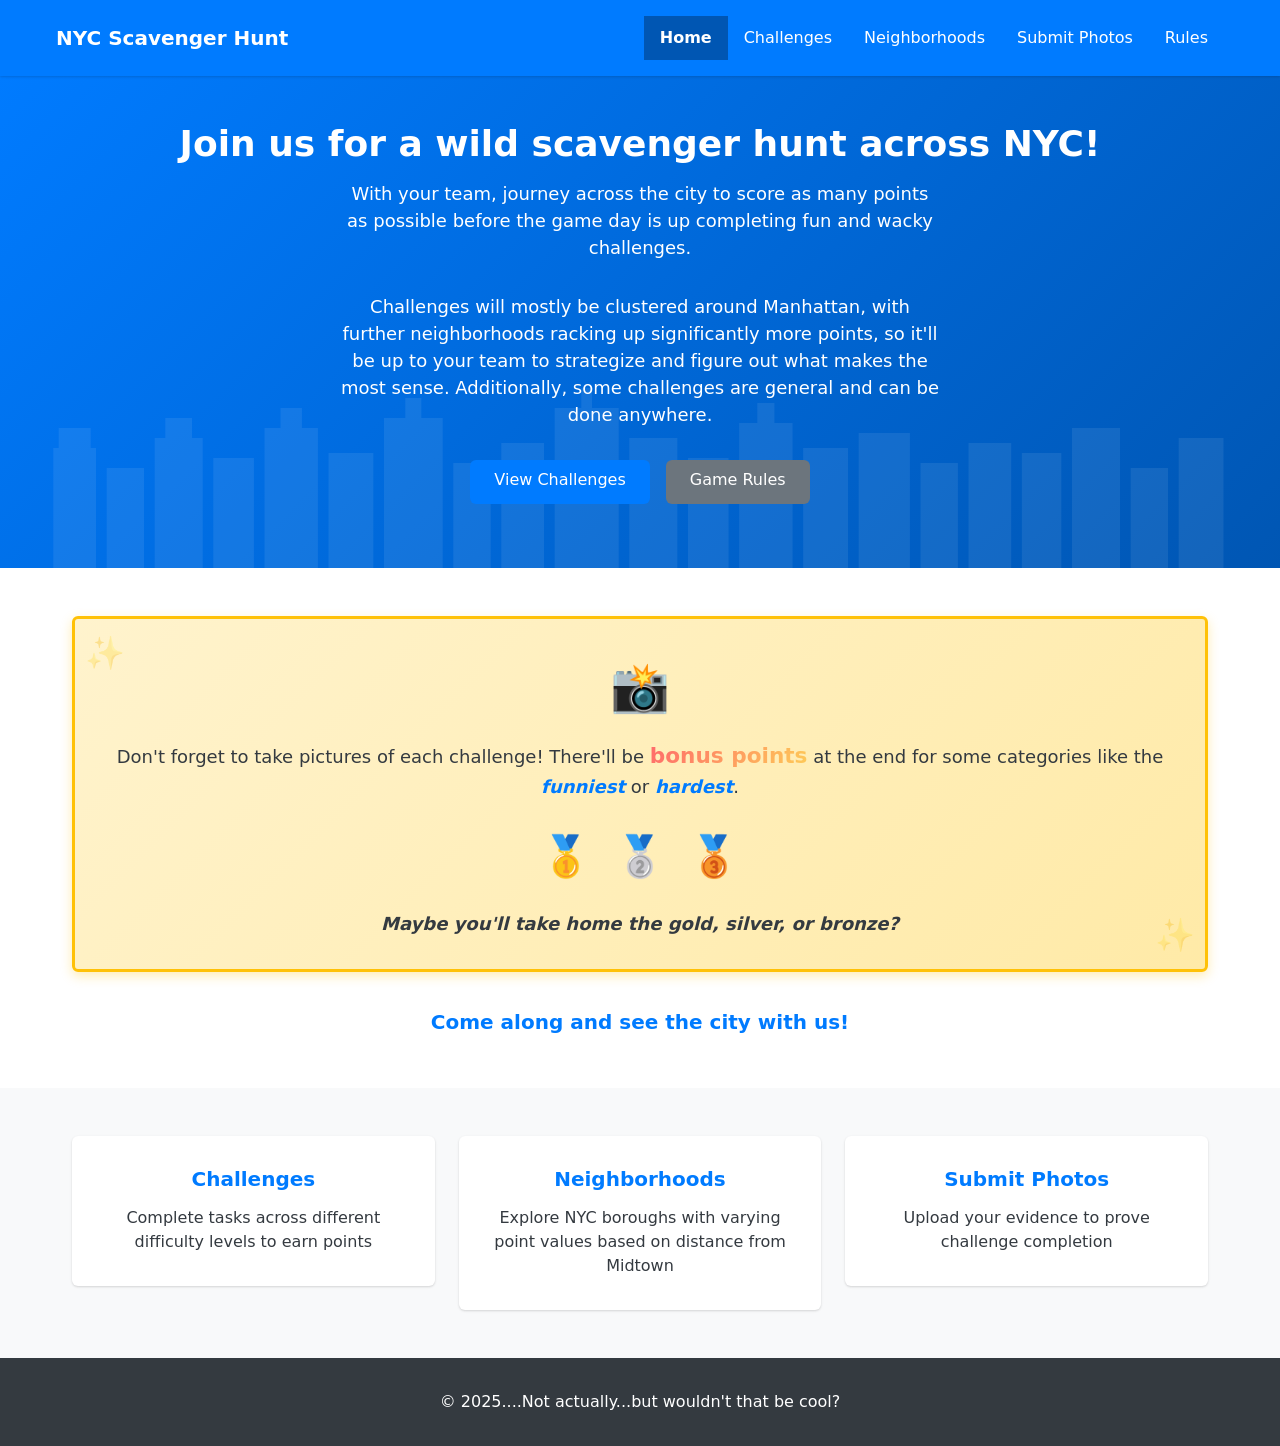
==== index.html @ 800d5404 "Initial Website Concept" ====
<!DOCTYPE html>
<html lang="en">

<head>
    <meta charset="UTF-8">
    <meta name="viewport" content="width=device-width, initial-scale=1.0">
    <meta name="description" content="NYC Scavenger Hunt - Explore the five boroughs and complete challenges">
    <title>NYC Scavenger Hunt</title>
    <link rel="stylesheet" href="css/reset.css">
    <link rel="stylesheet" href="css/main.css">
</head>

<body>
    <header>
        <nav class="main-nav">
            <div class="nav-container">
                <h1 class="logo">NYC Scavenger Hunt</h1>
                <button class="nav-toggle" aria-label="Toggle navigation">
                    <span class="hamburger"></span>
                </button>
                <ul class="nav-menu">
                    <li><a href="index.html" class="nav-link active">Home</a></li>
                    <li><a href="pages/challenges.html" class="nav-link">Challenges</a></li>
                    <li><a href="pages/neighborhoods.html" class="nav-link">Neighborhoods</a></li>
                    <li><a href="pages/submission.html" class="nav-link">Submit Photos</a></li>
                    <li><a href="pages/rules.html" class="nav-link">Rules</a></li>
                </ul>
            </div>
        </nav>
    </header>

    <main>
        <section class="hero">
            <div class="container">
                <h2>Join us for a wild scavenger hunt across NYC!</h2>
                <p>With your team, journey across the city to score as many points as possible before the game day is up
                    completing fun and wacky challenges. </p>
                <p> Challenges will mostly be clustered around Manhattan, with further neighborhoods racking up
                    significantly more points, so it'll be up to your team to strategize and figure out what makes the
                    most sense. Additionally, some challenges are general and can be done anywhere.</p>
                <div class="cta-buttons">
                    <a href="pages/challenges.html" class="btn btn-primary">View Challenges</a>
                    <a href="pages/rules.html" class="btn btn-secondary">Game Rules</a>
                </div>
            </div>
        </section>

        <section class="game-description">
            <div class="container">
                <div class="bonus-callout">
                    <div class="camera-icon">📸</div>
                    <p class="bonus-text">Don't forget to take pictures of each challenge! There'll be <span class="highlight-text">bonus points</span> at the end for some categories like the <em>funniest</em> or <em>hardest</em>.</p>
                    <div class="medals">
                        <span class="medal gold">🥇</span>
                        <span class="medal silver">🥈</span>
                        <span class="medal bronze">🥉</span>
                    </div>
                    <p class="tagline">Maybe you'll take home the gold, silver, or bronze?</p>
                </div>
                <div class="description-content">
                    <p><strong>Come along and see the city with us!</strong></p>
                </div>
            </div>
        </section>

        <section class="quick-info">
            <div class="container">
                <div class="info-grid">
                    <a href="pages/challenges.html" class="info-card-link">
                        <div class="info-card">
                            <h3>Challenges</h3>
                            <p>Complete tasks across different difficulty levels to earn points</p>
                        </div>
                    </a>
                    <a href="pages/neighborhoods.html" class="info-card-link">
                        <div class="info-card">
                            <h3>Neighborhoods</h3>
                            <p>Explore NYC boroughs with varying point values based on distance from Midtown</p>
                        </div>
                    </a>
                    <a href="pages/submission.html" class="info-card-link">
                        <div class="info-card">
                            <h3>Submit Photos</h3>
                            <p>Upload your evidence to prove challenge completion</p>
                        </div>
                    </a>
                </div>
            </div>
        </section>
    </main>

    <footer>
        <div class="container">
            <p>&copy; 2025....Not actually...but wouldn't that be cool?</p>
        </div>
    </footer>

    <script src="js/nav.js"></script>
</body>

</html>
---- css/main.css ----
/* Mobile-first responsive CSS framework */

/* CSS Custom Properties (Variables) */
:root {
    /* Colors */
    --primary-color: #007bff;
    --primary-dark: #0056b3;
    --secondary-color: #6c757d;
    --success-color: #28a745;
    --warning-color: #ffc107;
    --danger-color: #dc3545;
    --light-color: #f8f9fa;
    --dark-color: #343a40;
    --white: #ffffff;
    --black: #000000;
    
    /* Typography */
    --font-size-xs: 0.75rem;
    --font-size-sm: 0.875rem;
    --font-size-base: 1rem;
    --font-size-lg: 1.125rem;
    --font-size-xl: 1.25rem;
    --font-size-2xl: 1.5rem;
    --font-size-3xl: 1.875rem;
    --font-size-4xl: 2.25rem;
    
    /* Spacing */
    --spacing-xs: 0.25rem;
    --spacing-sm: 0.5rem;
    --spacing-md: 1rem;
    --spacing-lg: 1.5rem;
    --spacing-xl: 2rem;
    --spacing-2xl: 3rem;
    
    /* Layout */
    --container-max-width: 1200px;
    --border-radius: 0.375rem;
    --box-shadow: 0 1px 3px 0 rgba(0, 0, 0, 0.1), 0 1px 2px 0 rgba(0, 0, 0, 0.06);
    --transition: all 0.2s ease-in-out;
    
    /* Touch targets */
    --touch-target: 44px;
}

/* Base styles */
body {
    font-size: var(--font-size-base);
    color: var(--dark-color);
    background-color: var(--white);
}

/* Container utility */
.container {
    width: 100%;
    max-width: var(--container-max-width);
    margin: 0 auto;
    padding: 0 var(--spacing-md);
}

/* Navigation styles */
.main-nav {
    background-color: var(--primary-color);
    color: var(--white);
    position: sticky;
    top: 0;
    z-index: 100;
    box-shadow: var(--box-shadow);
}

.nav-container {
    display: flex;
    justify-content: space-between;
    align-items: center;
    padding: var(--spacing-md);
    max-width: var(--container-max-width);
    margin: 0 auto;
}

.logo {
    font-size: var(--font-size-xl);
    font-weight: bold;
    color: var(--white);
}

.nav-toggle {
    display: block;
    background: none;
    border: none;
    color: var(--white);
    font-size: var(--font-size-xl);
    cursor: pointer;
    padding: var(--spacing-sm);
    min-width: var(--touch-target);
    min-height: var(--touch-target);
}

.hamburger {
    display: block;
    width: 25px;
    height: 3px;
    background-color: var(--white);
    position: relative;
    transition: var(--transition);
}

.hamburger::before,
.hamburger::after {
    content: '';
    position: absolute;
    width: 100%;
    height: 3px;
    background-color: var(--white);
    transition: var(--transition);
}

.hamburger::before {
    top: -8px;
}

.hamburger::after {
    top: 8px;
}

.nav-menu {
    position: absolute;
    top: 100%;
    left: 0;
    width: 100%;
    background-color: var(--primary-color);
    display: none;
    flex-direction: column;
    box-shadow: var(--box-shadow);
}

.nav-menu.active {
    display: flex;
}

.nav-link {
    display: block;
    padding: var(--spacing-md);
    color: var(--white);
    text-decoration: none;
    transition: var(--transition);
    min-height: var(--touch-target);
    display: flex;
    align-items: center;
}

.nav-link:hover,
.nav-link:focus {
    background-color: var(--primary-dark);
}

.nav-link.active {
    background-color: var(--primary-dark);
    font-weight: bold;
}

/* Button styles */
.btn {
    display: inline-block;
    padding: var(--spacing-sm) var(--spacing-lg);
    min-height: var(--touch-target);
    border: none;
    border-radius: var(--border-radius);
    text-decoration: none;
    text-align: center;
    font-weight: 500;
    cursor: pointer;
    transition: var(--transition);
    line-height: 1.5;
}

.btn-primary {
    background-color: var(--primary-color);
    color: var(--white);
}

.btn-primary:hover,
.btn-primary:focus {
    background-color: var(--primary-dark);
}

.btn-secondary {
    background-color: var(--secondary-color);
    color: var(--white);
}

.btn-secondary:hover,
.btn-secondary:focus {
    background-color: #545b62;
}

/* Hero section */
.hero {
    background: linear-gradient(135deg, var(--primary-color), var(--primary-dark));
    color: var(--white);
    padding: var(--spacing-2xl) 0;
    text-align: center;
    position: relative;
    overflow: hidden;
}

.hero::before {
    content: '';
    position: absolute;
    bottom: 0;
    left: 0;
    right: 0;
    height: 200px;
    background-image: url("data:image/svg+xml,%3Csvg xmlns='http://www.w3.org/2000/svg' viewBox='0 0 1200 200' preserveAspectRatio='none'%3E%3Cg fill='%23ffffff' opacity='0.08'%3E%3Crect x='50' y='80' width='40' height='120'/%3E%3Crect x='55' y='60' width='30' height='20'/%3E%3Crect x='100' y='100' width='35' height='100'/%3E%3Crect x='145' y='70' width='45' height='130'/%3E%3Crect x='155' y='50' width='25' height='20'/%3E%3Crect x='200' y='90' width='38' height='110'/%3E%3Crect x='248' y='60' width='50' height='140'/%3E%3Crect x='263' y='40' width='20' height='20'/%3E%3Crect x='308' y='85' width='42' height='115'/%3E%3Crect x='360' y='50' width='55' height='150'/%3E%3Crect x='380' y='30' width='15' height='20'/%3E%3Crect x='425' y='95' width='35' height='105'/%3E%3Crect x='470' y='75' width='40' height='125'/%3E%3Crect x='520' y='40' width='60' height='160'/%3E%3Crect x='545' y='20' width='10' height='20'/%3E%3Crect x='590' y='70' width='45' height='130'/%3E%3Crect x='645' y='90' width='38' height='110'/%3E%3Crect x='693' y='55' width='50' height='145'/%3E%3Crect x='710' y='35' width='16' height='20'/%3E%3Crect x='753' y='80' width='42' height='120'/%3E%3Crect x='805' y='65' width='48' height='135'/%3E%3Crect x='863' y='95' width='35' height='105'/%3E%3Crect x='908' y='75' width='40' height='125'/%3E%3Crect x='958' y='85' width='37' height='115'/%3E%3Crect x='1005' y='60' width='45' height='140'/%3E%3Crect x='1060' y='100' width='35' height='100'/%3E%3Crect x='1105' y='70' width='42' height='130'/%3E%3C/g%3E%3C/svg%3E");
    background-size: cover;
    background-position: bottom center;
    background-repeat: no-repeat;
    pointer-events: none;
    z-index: 0;
}

.hero .container {
    position: relative;
    z-index: 1;
}

.hero h2 {
    font-size: var(--font-size-3xl);
    margin-bottom: var(--spacing-md);
}

.hero p {
    font-size: var(--font-size-lg);
    margin-bottom: var(--spacing-xl);
    max-width: 600px;
    margin-left: auto;
    margin-right: auto;
}

.cta-buttons {
    display: flex;
    flex-direction: column;
    gap: var(--spacing-md);
    align-items: center;
}

/* Game description section */
.game-description {
    padding: var(--spacing-2xl) 0;
    background-color: var(--white);
}

.bonus-callout {
    background: linear-gradient(135deg, #fff3cd 0%, #ffeaa7 100%);
    border: 3px solid var(--warning-color);
    border-radius: var(--border-radius);
    padding: var(--spacing-xl);
    margin-bottom: var(--spacing-xl);
    text-align: center;
    box-shadow: 0 4px 12px rgba(255, 193, 7, 0.3);
    position: relative;
    overflow: hidden;
}

.bonus-callout::before {
    content: '✨';
    position: absolute;
    top: 10px;
    left: 10px;
    font-size: 2rem;
    opacity: 0.3;
}

.bonus-callout::after {
    content: '✨';
    position: absolute;
    bottom: 10px;
    right: 10px;
    font-size: 2rem;
    opacity: 0.3;
}

.camera-icon {
    font-size: 3rem;
    margin-bottom: var(--spacing-md);
    animation: pulse 2s ease-in-out infinite;
}

@keyframes pulse {
    0%, 100% {
        transform: scale(1);
    }
    50% {
        transform: scale(1.1);
    }
}

.bonus-text {
    font-size: var(--font-size-lg);
    line-height: 1.6;
    margin-bottom: var(--spacing-lg);
    color: var(--dark-color);
}

.highlight-text {
    background: linear-gradient(120deg, #ff6b6b 0%, #feca57 100%);
    background-clip: text;
    -webkit-background-clip: text;
    -webkit-text-fill-color: transparent;
    font-weight: bold;
    font-size: 1.2em;
}

.bonus-text em {
    font-style: italic;
    color: var(--primary-color);
    font-weight: 600;
}

.medals {
    display: flex;
    justify-content: center;
    gap: var(--spacing-lg);
    margin: var(--spacing-lg) 0;
}

.medal {
    font-size: 2.5rem;
    display: inline-block;
    animation: bounce 1s ease-in-out infinite;
}

.medal.gold {
    animation-delay: 0s;
}

.medal.silver {
    animation-delay: 0.2s;
}

.medal.bronze {
    animation-delay: 0.4s;
}

@keyframes bounce {
    0%, 100% {
        transform: translateY(0);
    }
    50% {
        transform: translateY(-10px);
    }
}

.tagline {
    font-size: var(--font-size-lg);
    font-weight: 600;
    color: var(--dark-color);
    font-style: italic;
}

.description-content {
    max-width: 800px;
    margin: 0 auto;
    text-align: center;
}

.description-content p {
    font-size: var(--font-size-lg);
    line-height: 1.8;
    margin-bottom: var(--spacing-lg);
    color: var(--dark-color);
}

.description-content p:last-child {
    margin-bottom: 0;
    font-size: var(--font-size-xl);
    color: var(--primary-color);
}

/* Info section */
.quick-info {
    padding: var(--spacing-2xl) 0;
    background-color: var(--light-color);
}

.info-grid {
    display: grid;
    gap: var(--spacing-lg);
    grid-template-columns: 1fr;
}

.info-card-link {
    text-decoration: none;
    color: inherit;
    display: block;
    transition: var(--transition);
}

.info-card-link:hover {
    transform: translateY(-2px);
}

.info-card {
    background-color: var(--white);
    padding: var(--spacing-xl);
    border-radius: var(--border-radius);
    box-shadow: var(--box-shadow);
    text-align: center;
    transition: var(--transition);
    cursor: pointer;
}

.info-card-link:hover .info-card {
    box-shadow: 0 4px 12px 0 rgba(0, 0, 0, 0.15), 0 2px 4px 0 rgba(0, 0, 0, 0.1);
}

.info-card h3 {
    font-size: var(--font-size-xl);
    margin-bottom: var(--spacing-md);
    color: var(--primary-color);
    transition: var(--transition);
}

.info-card-link:hover .info-card h3 {
    color: var(--primary-dark);
}

/* Footer */
footer {
    background-color: var(--dark-color);
    color: var(--white);
    text-align: center;
    padding: var(--spacing-xl) 0;
    margin-top: auto;
}

/* Utility classes */
.text-center { text-align: center; }
.text-left { text-align: left; }
.text-right { text-align: right; }

.mb-sm { margin-bottom: var(--spacing-sm); }
.mb-md { margin-bottom: var(--spacing-md); }
.mb-lg { margin-bottom: var(--spacing-lg); }
.mb-xl { margin-bottom: var(--spacing-xl); }

.mt-sm { margin-top: var(--spacing-sm); }
.mt-md { margin-top: var(--spacing-md); }
.mt-lg { margin-top: var(--spacing-lg); }
.mt-xl { margin-top: var(--spacing-xl); }

.p-sm { padding: var(--spacing-sm); }
.p-md { padding: var(--spacing-md); }
.p-lg { padding: var(--spacing-lg); }
.p-xl { padding: var(--spacing-xl); }

/* Responsive breakpoints */

/* Tablet styles (768px and up) */
@media (min-width: 768px) {
    .nav-toggle {
        display: none;
    }
    
    .nav-menu {
        position: static;
        display: flex;
        flex-direction: row;
        width: auto;
        background: none;
        box-shadow: none;
    }
    
    .nav-link {
        padding: var(--spacing-sm) var(--spacing-md);
    }
    
    .cta-buttons {
        flex-direction: row;
        justify-content: center;
    }
    
    .info-grid {
        grid-template-columns: repeat(2, 1fr);
    }
    
    .hero h2 {
        font-size: var(--font-size-4xl);
    }
}

/* Desktop styles (1024px and up) */
@media (min-width: 1024px) {
    .container {
        padding: 0 var(--spacing-lg);
    }
    
    .info-grid {
        grid-template-columns: repeat(3, 1fr);
    }
    
    .hero {
        padding: var(--spacing-2xl) 0 4rem;
    }
}

/* Large desktop styles (1200px and up) */
@media (min-width: 1200px) {
    .container {
        padding: 0 var(--spacing-xl);
    }
}
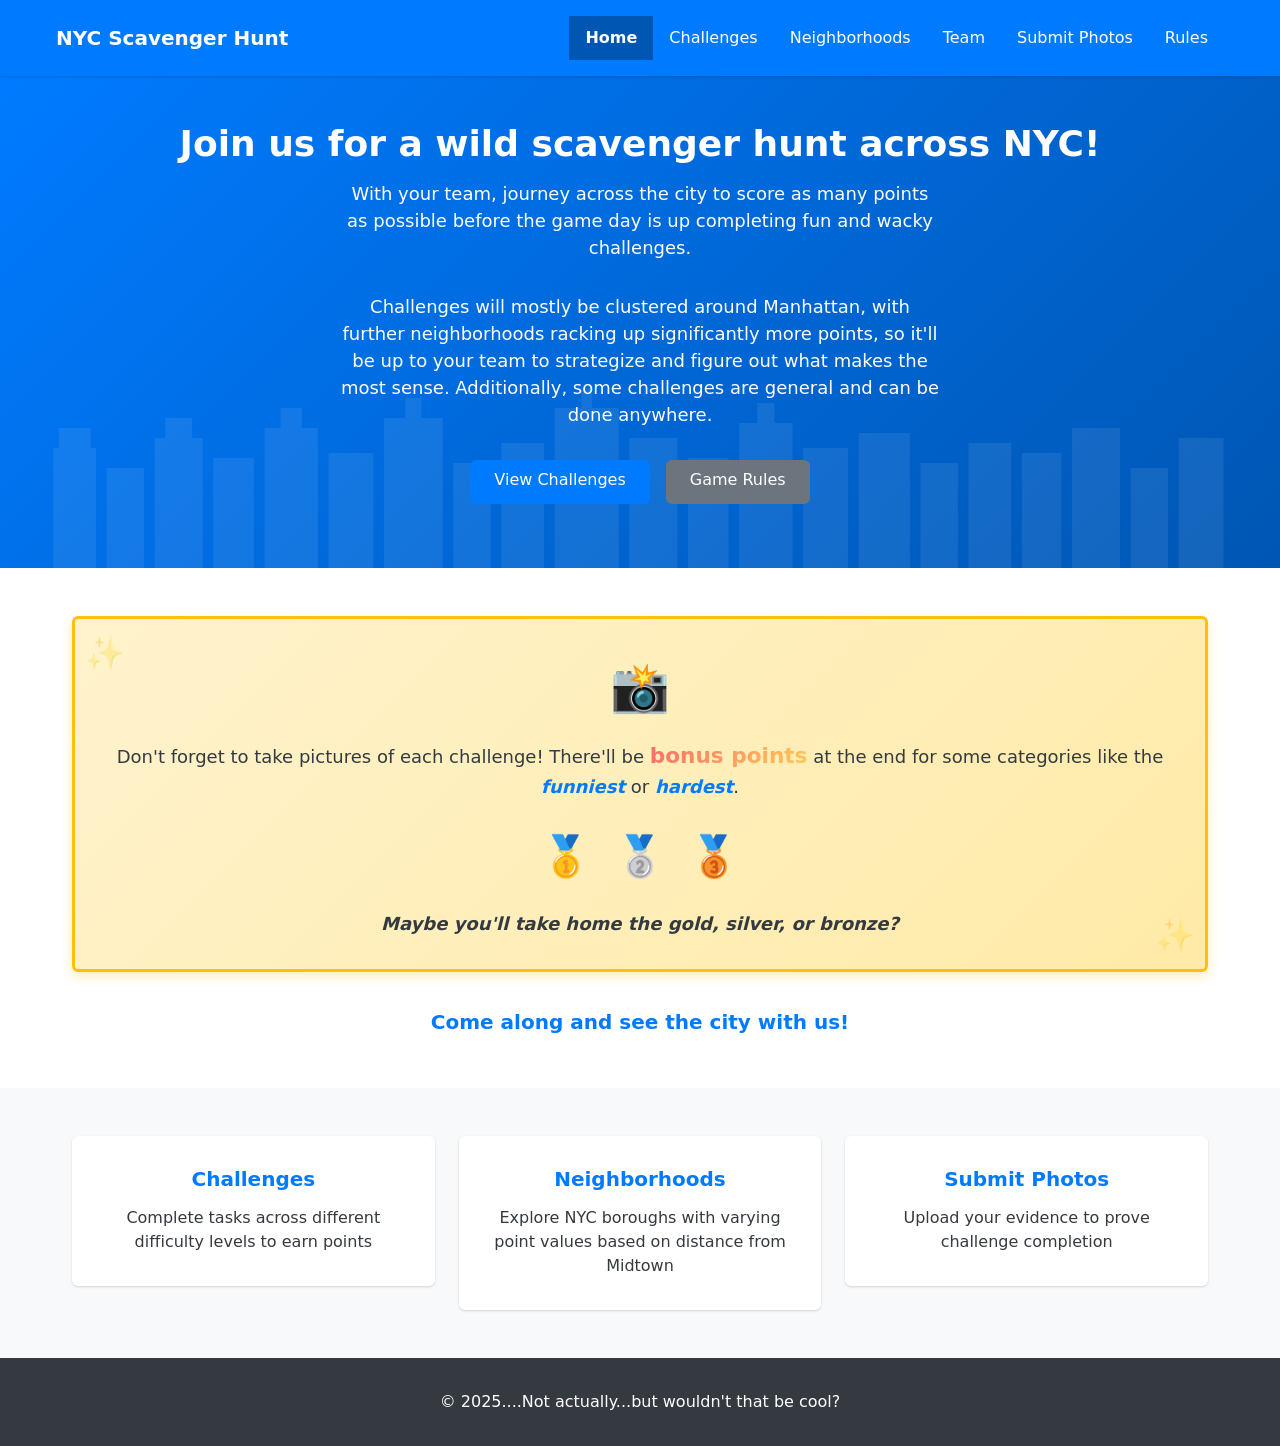
==== commit a8e2682f: "Add Google Sheets Auth" ====
--- a/index.html
+++ b/index.html
@@ -11,24 +11,6 @@
 </head>
 
 <body>
-    <header>
-        <nav class="main-nav">
-            <div class="nav-container">
-                <h1 class="logo">NYC Scavenger Hunt</h1>
-                <button class="nav-toggle" aria-label="Toggle navigation">
-                    <span class="hamburger"></span>
-                </button>
-                <ul class="nav-menu">
-                    <li><a href="index.html" class="nav-link active">Home</a></li>
-                    <li><a href="pages/challenges.html" class="nav-link">Challenges</a></li>
-                    <li><a href="pages/neighborhoods.html" class="nav-link">Neighborhoods</a></li>
-                    <li><a href="pages/submission.html" class="nav-link">Submit Photos</a></li>
-                    <li><a href="pages/rules.html" class="nav-link">Rules</a></li>
-                </ul>
-            </div>
-        </nav>
-    </header>
-
     <main>
         <section class="hero">
             <div class="container">
@@ -95,6 +77,11 @@
         </div>
     </footer>
 
+    <script src="https://apis.google.com/js/api.js"></script>
+    <script src="https://accounts.google.com/gsi/client"></script>
+    <script src="js/shared-nav.js"></script>
+    <script src="js/sheets-integration.js"></script>
+    <script src="js/auth.js"></script>
     <script src="js/nav.js"></script>
 </body>
 
--- a/css/main.css
+++ b/css/main.css
@@ -507,4 +507,53 @@
     .container {
         padding: 0 var(--spacing-xl);
     }
-}+}
+/* 
+User Info Styles */
+.user-info {
+    display: flex;
+    align-items: center;
+    gap: 10px;
+    margin-left: auto;
+    margin-right: 20px;
+}
+
+.user-avatar {
+    width: 32px;
+    height: 32px;
+    border-radius: 50%;
+    border: 2px solid var(--light-color);
+}
+
+.user-name {
+    font-size: var(--font-size-sm);
+    color: var(--dark-color);
+    font-weight: 500;
+}
+
+.sign-out-btn {
+    background: transparent;
+    border: 1px solid var(--secondary-color);
+    padding: 6px 12px;
+    border-radius: var(--border-radius);
+    cursor: pointer;
+    font-size: var(--font-size-xs);
+    color: var(--dark-color);
+    transition: var(--transition);
+}
+
+.sign-out-btn:hover {
+    background: var(--light-color);
+}
+
+@media (max-width: 768px) {
+    .user-info {
+        position: absolute;
+        top: 10px;
+        right: 60px;
+    }
+    
+    .user-name {
+        display: none;
+    }
+}
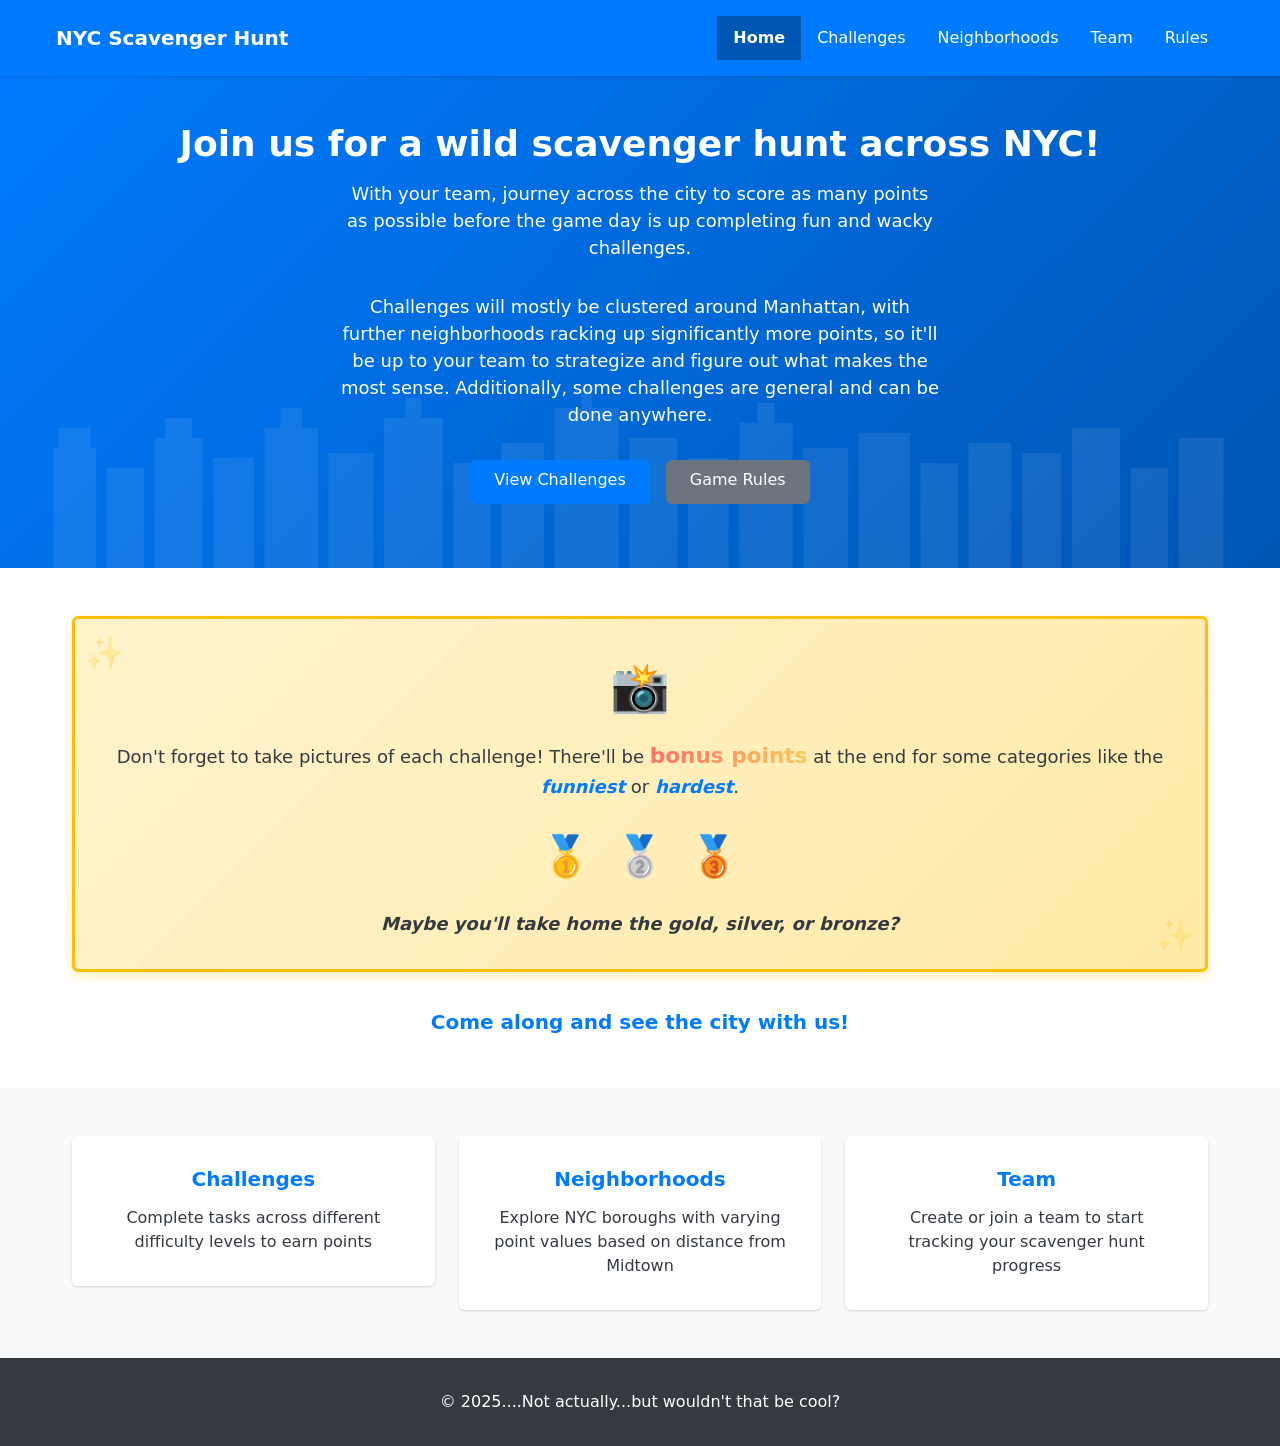
==== commit 76f9b52b: "made challenge UI nicer, removed upload photos, fixed UI bugs with team creation and score calculati" ====
--- a/index.html
+++ b/index.html
@@ -60,10 +60,10 @@
                             <p>Explore NYC boroughs with varying point values based on distance from Midtown</p>
                         </div>
                     </a>
-                    <a href="pages/submission.html" class="info-card-link">
+                    <a href="pages/team.html" class="info-card-link">
                         <div class="info-card">
-                            <h3>Submit Photos</h3>
-                            <p>Upload your evidence to prove challenge completion</p>
+                            <h3>Team</h3>
+                            <p>Create or join a team to start tracking your scavenger hunt progress</p>
                         </div>
                     </a>
                 </div>
--- a/css/main.css
+++ b/css/main.css
@@ -557,3 +557,54 @@
         display: none;
     }
 }
+
+/* Team Info Styles */
+.team-info {
+    display: flex;
+    align-items: center;
+    margin-right: 15px;
+}
+
+.team-display {
+    display: flex;
+    align-items: center;
+    gap: 8px;
+    background: rgba(255, 255, 255, 0.15);
+    padding: 6px 12px;
+    border-radius: var(--border-radius);
+    font-size: var(--font-size-sm);
+}
+
+.team-label {
+    color: rgba(255, 255, 255, 0.8);
+    font-weight: 500;
+}
+
+.team-name {
+    color: var(--white);
+    font-weight: 600;
+}
+
+.team-score {
+    color: var(--warning-color);
+    font-weight: 700;
+    margin-left: 4px;
+}
+
+@media (max-width: 768px) {
+    .team-info {
+        display: none;
+    }
+}
+
+@media (min-width: 769px) and (max-width: 1024px) {
+    .team-display {
+        font-size: var(--font-size-xs);
+        padding: 4px 8px;
+        gap: 6px;
+    }
+    
+    .team-label {
+        display: none;
+    }
+}
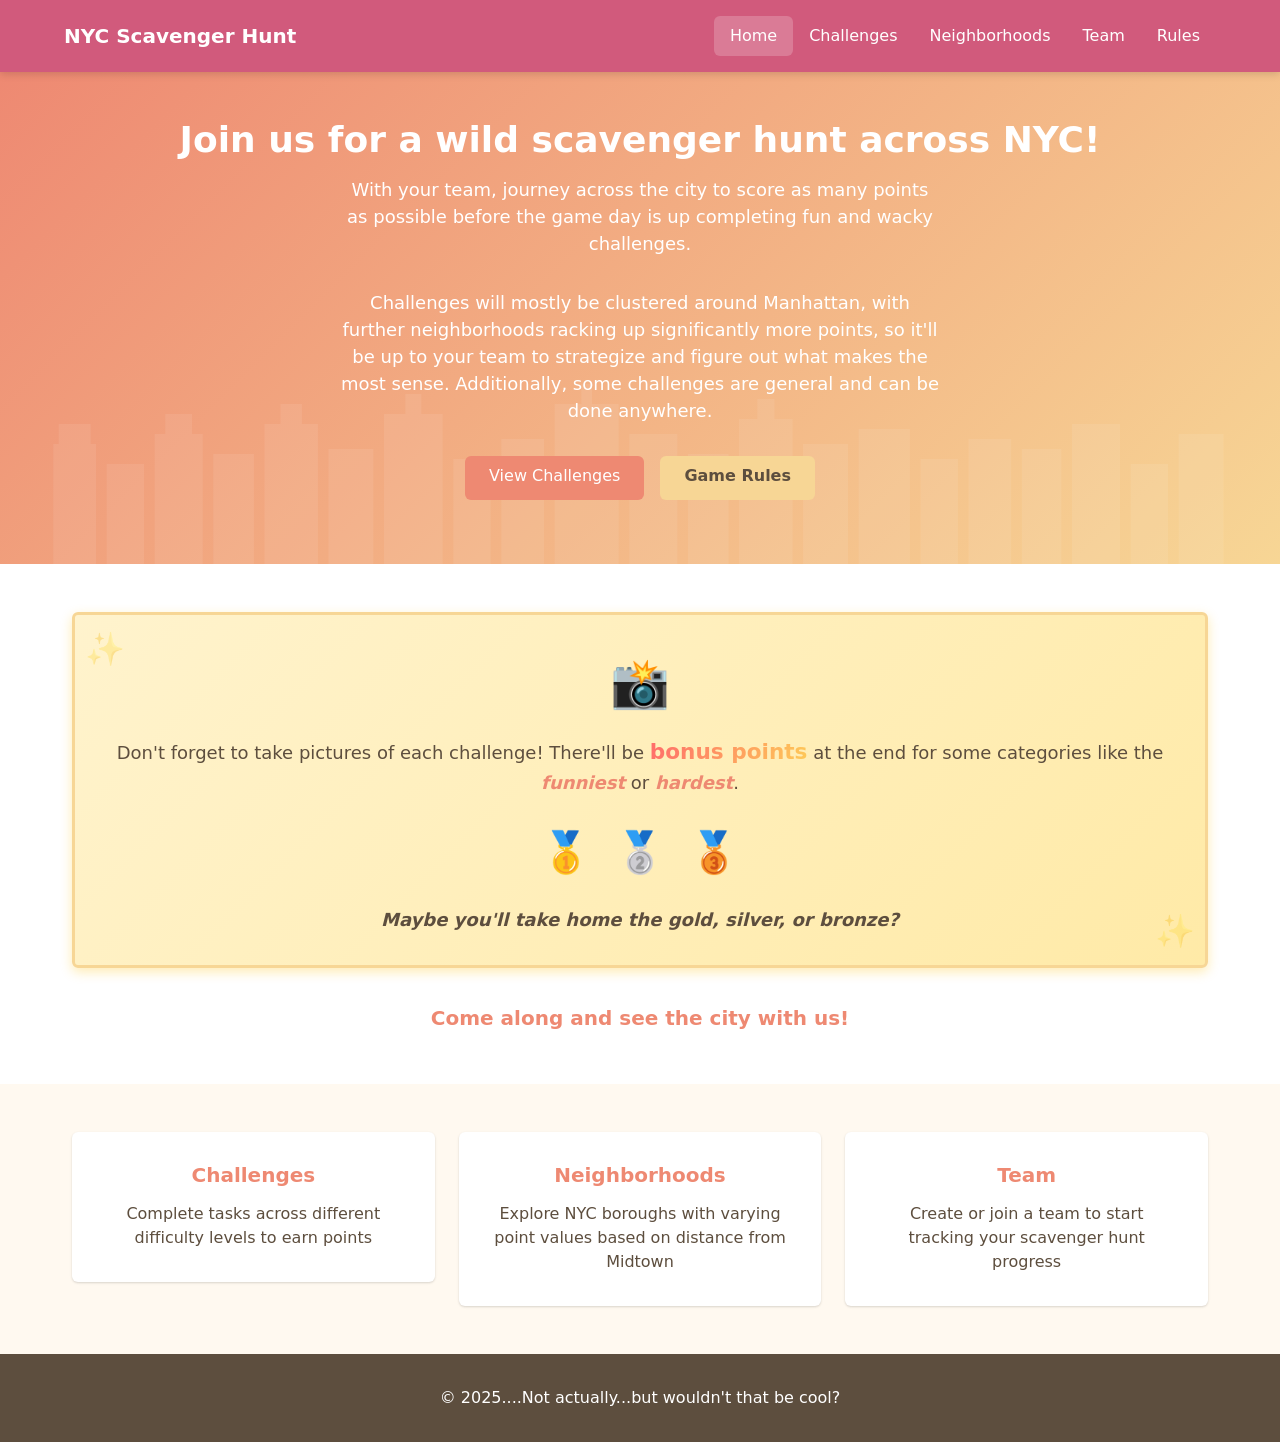
==== commit d620652e: "adding location integration and part 1 of fix to filters on challenge page" ====
--- a/index.html
+++ b/index.html
@@ -79,6 +79,13 @@
 
     <script src="https://apis.google.com/js/api.js"></script>
     <script src="https://accounts.google.com/gsi/client"></script>
+
+    <!-- Embedded challenge data -->
+    <script src="js/data/challenges-easy-embedded.js"></script>
+    <script src="js/data/challenges-medium-embedded.js"></script>
+    <script src="js/data/challenges-hard-embedded.js"></script>
+    <script src="js/data/challenges-location-embedded.js"></script>
+
     <script src="js/shared-nav.js"></script>
     <script src="js/sheets-integration.js"></script>
     <script src="js/auth.js"></script>
--- a/css/main.css
+++ b/css/main.css
@@ -2,15 +2,20 @@
 
 /* CSS Custom Properties (Variables) */
 :root {
-    /* Colors */
-    --primary-color: #007bff;
-    --primary-dark: #0056b3;
-    --secondary-color: #6c757d;
-    --success-color: #28a745;
-    --warning-color: #ffc107;
-    --danger-color: #dc3545;
-    --light-color: #f8f9fa;
-    --dark-color: #343a40;
+    /* Warm Color Hunt Palette - https://colorhunt.co/palette/f6eec7f7d695ee8972d15a7c */
+    --primary-color: #EE8972; /* Coral Pink - primary actions */
+    --primary-dark: #E5735A; /* Darker coral for hover */
+    --secondary-color: #F7D695; /* Warm Yellow - accents, secondary actions */
+    --secondary-dark: #F4CA7B; /* Darker yellow for hover */
+    --success-color: #7EBF8E; /* Soft green - success states (similar to palette) */
+    --success-dark: #6AAF76; /* Darker green for hover */
+    --warning-color: #F7D695; /* Warm Yellow - warnings, highlights */
+    --danger-color: #D15A7C; /* Deep Rose - errors, alerts */
+    --navbar-color: #D15A7C; /* Deep Rose - navbar */
+    --accent-warm: #F6EEC7; /* Light Cream - badges, highlights */
+    --light-color: #FFF9F0; /* Off-white - page backgrounds */
+    --card-bg: #FFFFFF; /* Pure white for cards */
+    --dark-color: #5D4E3E; /* Warm brown - text */
     --white: #ffffff;
     --black: #000000;
     
@@ -42,11 +47,219 @@
     --touch-target: 44px;
 }
 
+/* Toast Notifications */
+.toast-container {
+    position: fixed;
+    bottom: 20px;
+    left: 50%;
+    transform: translateX(-50%);
+    z-index: 9999;
+    display: flex;
+    flex-direction: column;
+    gap: var(--spacing-sm);
+    pointer-events: none;
+    max-width: 90%;
+    width: 100%;
+    padding: 0 var(--spacing-md);
+}
+
+@media (min-width: 768px) {
+    .toast-container {
+        max-width: 400px;
+    }
+}
+
+.toast {
+    background-color: var(--dark-color);
+    color: var(--white);
+    padding: var(--spacing-md) var(--spacing-lg);
+    border-radius: var(--border-radius);
+    box-shadow: 0 4px 12px rgba(0, 0, 0, 0.15);
+    display: flex;
+    align-items: center;
+    gap: var(--spacing-md);
+    min-height: var(--touch-target);
+    pointer-events: auto;
+    animation: slideUp 0.3s ease-out;
+    font-size: var(--font-size-base);
+}
+
+.toast.toast-success {
+    background-color: var(--success-color);
+}
+
+.toast.toast-error {
+    background-color: var(--danger-color);
+}
+
+.toast.toast-warning {
+    background-color: var(--warning-color);
+    color: var(--dark-color);
+}
+
+.toast.toast-info {
+    background-color: var(--primary-color);
+}
+
+.toast-icon {
+    font-size: var(--font-size-xl);
+    flex-shrink: 0;
+}
+
+.toast-message {
+    flex: 1;
+    line-height: 1.4;
+}
+
+.toast-close {
+    background: none;
+    border: none;
+    color: inherit;
+    font-size: var(--font-size-xl);
+    cursor: pointer;
+    padding: 0;
+    width: 24px;
+    height: 24px;
+    display: flex;
+    align-items: center;
+    justify-content: center;
+    opacity: 0.7;
+    flex-shrink: 0;
+}
+
+.toast-close:hover {
+    opacity: 1;
+}
+
+.toast.toast-exit {
+    animation: slideDown 0.3s ease-in forwards;
+}
+
+@keyframes slideUp {
+    from {
+        transform: translateY(100%);
+        opacity: 0;
+    }
+    to {
+        transform: translateY(0);
+        opacity: 1;
+    }
+}
+
+@keyframes slideDown {
+    from {
+        transform: translateY(0);
+        opacity: 1;
+    }
+    to {
+        transform: translateY(100%);
+        opacity: 0;
+    }
+}
+
+/* Confirmation Dialog */
+.confirm-overlay {
+    position: fixed;
+    top: 0;
+    left: 0;
+    right: 0;
+    bottom: 0;
+    background-color: rgba(0, 0, 0, 0.5);
+    display: flex;
+    align-items: center;
+    justify-content: center;
+    z-index: 10000;
+    padding: var(--spacing-md);
+    animation: fadeIn 0.2s ease-out;
+}
+
+.confirm-dialog {
+    background-color: var(--white);
+    border-radius: var(--border-radius);
+    padding: var(--spacing-xl);
+    max-width: 400px;
+    width: 100%;
+    box-shadow: 0 10px 40px rgba(0, 0, 0, 0.3);
+    animation: scaleIn 0.2s ease-out;
+}
+
+.confirm-message {
+    font-size: var(--font-size-base);
+    color: var(--dark-color);
+    margin-bottom: var(--spacing-xl);
+    line-height: 1.5;
+}
+
+.confirm-actions {
+    display: flex;
+    gap: var(--spacing-sm);
+    justify-content: flex-end;
+}
+
+.confirm-actions button {
+    padding: var(--spacing-sm) var(--spacing-lg);
+    border: none;
+    border-radius: var(--border-radius);
+    font-size: var(--font-size-base);
+    cursor: pointer;
+    min-width: 80px;
+    min-height: var(--touch-target);
+    font-weight: 600;
+    transition: var(--transition);
+}
+
+.confirm-actions .btn-cancel {
+    background-color: var(--light-color);
+    color: var(--dark-color);
+}
+
+.confirm-actions .btn-cancel:hover {
+    background-color: #e2e6ea;
+}
+
+.confirm-actions .btn-confirm {
+    background-color: var(--primary-color);
+    color: var(--white);
+}
+
+.confirm-actions .btn-confirm:hover {
+    background-color: var(--primary-dark);
+}
+
+.confirm-actions .btn-danger {
+    background-color: var(--danger-color);
+    color: var(--white);
+}
+
+.confirm-actions .btn-danger:hover {
+    background-color: #c82333;
+}
+
+@keyframes fadeIn {
+    from {
+        opacity: 0;
+    }
+    to {
+        opacity: 1;
+    }
+}
+
+@keyframes scaleIn {
+    from {
+        transform: scale(0.9);
+        opacity: 0;
+    }
+    to {
+        transform: scale(1);
+        opacity: 1;
+    }
+}
+
 /* Base styles */
 body {
     font-size: var(--font-size-base);
     color: var(--dark-color);
-    background-color: var(--white);
+    background-color: var(--light-color); /* Warm cream background, not stark white */
 }
 
 /* Container utility */
@@ -57,50 +270,140 @@
     padding: 0 var(--spacing-md);
 }
 
-/* Navigation styles */
+/* Navigation styles - Material Design inspired */
 .main-nav {
-    background-color: var(--primary-color);
+    background-color: var(--navbar-color); /* Deep Forest - sophisticated, grounded */
     color: var(--white);
     position: sticky;
     top: 0;
-    z-index: 100;
-    box-shadow: var(--box-shadow);
+    z-index: 1000;
+    box-shadow: 0 2px 8px rgba(0, 0, 0, 0.15);
 }
 
 .nav-container {
-    display: flex;
-    justify-content: space-between;
-    align-items: center;
-    padding: var(--spacing-md);
+    display: grid;
+    grid-template-columns: auto 1fr auto;
+    grid-template-rows: auto auto;
+    gap: var(--spacing-sm);
+    align-items: center;
+    padding: var(--spacing-sm) var(--spacing-md);
     max-width: var(--container-max-width);
     margin: 0 auto;
 }
 
 .logo {
-    font-size: var(--font-size-xl);
-    font-weight: bold;
-    color: var(--white);
+    grid-column: 1;
+    grid-row: 1;
+    font-size: var(--font-size-lg);
+    font-weight: 600;
+    color: var(--white);
+    white-space: nowrap;
+}
+
+.team-info {
+    grid-column: 1 / -1;
+    grid-row: 2;
+    font-size: var(--font-size-sm);
+    opacity: 0.95;
+    display: flex;
+    align-items: center;
+    gap: var(--spacing-xs);
+    flex-wrap: wrap;
+}
+
+.team-display {
+    display: flex;
+    align-items: center;
+    gap: var(--spacing-xs);
+    background: rgba(255, 255, 255, 0.2);
+    padding: 4px 8px;
+    border-radius: 12px;
+    font-size: var(--font-size-xs);
+}
+
+.team-label {
+    opacity: 1;
+    color: var(--white);
+}
+
+.team-name {
+    font-weight: 600;
+    color: var(--white);
+}
+
+.team-score {
+    font-weight: 600;
+    color: var(--white);
+}
+
+.user-info {
+    grid-column: 3;
+    grid-row: 1;
+    display: none !important; /* Hide on mobile by default */
+}
+
+/* User info styling - must be here for proper loading */
+.user-info .user-avatar {
+    width: 32px;
+    height: 32px;
+    border-radius: 50%;
+    border: 2px solid rgba(255, 255, 255, 0.5);
+}
+
+.user-info .user-name {
+    font-size: var(--font-size-sm);
+    color: #FFFFFF !important;
+    font-weight: 500;
+}
+
+.user-info .sign-out-btn {
+    background: rgba(255, 255, 255, 0.2) !important;
+    border: 1px solid rgba(255, 255, 255, 0.6) !important;
+    padding: var(--spacing-xs) var(--spacing-md) !important;
+    border-radius: var(--border-radius) !important;
+    cursor: pointer;
+    font-size: var(--font-size-sm) !important;
+    color: #FFFFFF !important;
+    font-weight: 600 !important;
+    transition: all 0.2s;
+    white-space: nowrap;
+}
+
+.user-info .sign-out-btn:hover {
+    background: rgba(255, 255, 255, 0.3) !important;
+    border-color: var(--white) !important;
+    color: #FFFFFF !important;
+    transform: translateY(-1px);
 }
 
 .nav-toggle {
-    display: block;
+    grid-column: 3;
+    grid-row: 1;
     background: none;
     border: none;
     color: var(--white);
-    font-size: var(--font-size-xl);
     cursor: pointer;
-    padding: var(--spacing-sm);
+    padding: var(--spacing-xs);
     min-width: var(--touch-target);
     min-height: var(--touch-target);
+    display: flex;
+    align-items: center;
+    justify-content: center;
+    border-radius: 50%;
+    transition: background-color 0.2s;
+}
+
+.nav-toggle:hover {
+    background-color: rgba(255, 255, 255, 0.1);
 }
 
 .hamburger {
     display: block;
-    width: 25px;
-    height: 3px;
+    width: 24px;
+    height: 2px;
     background-color: var(--white);
     position: relative;
-    transition: var(--transition);
+    transition: background-color 0.2s;
 }
 
 .hamburger::before,
@@ -108,17 +411,30 @@
     content: '';
     position: absolute;
     width: 100%;
-    height: 3px;
+    height: 2px;
     background-color: var(--white);
-    transition: var(--transition);
+    transition: transform 0.2s;
 }
 
 .hamburger::before {
-    top: -8px;
+    top: -7px;
 }
 
 .hamburger::after {
-    top: 8px;
+    top: 7px;
+}
+
+/* Hamburger animation when active */
+.nav-toggle[aria-expanded="true"] .hamburger {
+    background-color: transparent;
+}
+
+.nav-toggle[aria-expanded="true"] .hamburger::before {
+    transform: rotate(45deg) translate(5px, 5px);
+}
+
+.nav-toggle[aria-expanded="true"] .hamburger::after {
+    transform: rotate(-45deg) translate(5px, -5px);
 }
 
 .nav-menu {
@@ -126,35 +442,149 @@
     top: 100%;
     left: 0;
     width: 100%;
-    background-color: var(--primary-color);
+    background-color: var(--navbar-color); /* Match navbar forest green */
     display: none;
     flex-direction: column;
-    box-shadow: var(--box-shadow);
+    box-shadow: 0 4px 6px rgba(0, 0, 0, 0.1);
+    list-style: none;
+    margin: 0;
+    padding: 0;
+    z-index: 999; /* Ensure dropdown appears above other content */
 }
 
 .nav-menu.active {
     display: flex;
+}
+
+/* Mobile user info in dropdown */
+.nav-user-info-mobile {
+    border-bottom: 1px solid rgba(255, 255, 255, 0.1);
+    padding: 0;
+}
+
+.user-info-mobile {
+    display: flex;
+    align-items: center;
+    gap: var(--spacing-md);
+    padding: var(--spacing-md);
+    background-color: rgba(255, 255, 255, 0.05);
+}
+
+.user-info-mobile .user-avatar {
+    width: 40px;
+    height: 40px;
+    border-radius: 50%;
+    border: 2px solid rgba(255, 255, 255, 0.5);
+}
+
+.user-info-mobile .user-name {
+    flex: 1;
+    font-size: var(--font-size-base);
+    color: #FFFFFF !important;
+    font-weight: 500;
+}
+
+.user-info-mobile .sign-out-btn {
+    background: rgba(255, 255, 255, 0.2) !important;
+    border: 1px solid rgba(255, 255, 255, 0.6) !important;
+    padding: var(--spacing-xs) var(--spacing-md) !important;
+    border-radius: var(--border-radius) !important;
+    font-size: var(--font-size-sm) !important;
+    color: #FFFFFF !important;
+    font-weight: 600 !important;
+}
+
+.nav-menu li {
+    border-bottom: 1px solid rgba(255, 255, 255, 0.1);
+}
+
+.nav-menu li:last-child {
+    border-bottom: none;
 }
 
 .nav-link {
     display: block;
-    padding: var(--spacing-md);
+    padding: var(--spacing-md) var(--spacing-lg);
     color: var(--white);
     text-decoration: none;
-    transition: var(--transition);
-    min-height: var(--touch-target);
-    display: flex;
-    align-items: center;
+    transition: background-color 0.2s;
+    font-size: var(--font-size-base);
+    font-weight: 500;
 }
 
 .nav-link:hover,
 .nav-link:focus {
-    background-color: var(--primary-dark);
+    background-color: rgba(255, 255, 255, 0.1);
 }
 
 .nav-link.active {
-    background-color: var(--primary-dark);
-    font-weight: bold;
+    background-color: rgba(255, 255, 255, 0.2);
+    border-left: 4px solid var(--white);
+}
+
+/* Desktop nav styles */
+@media (min-width: 768px) {
+    .nav-container {
+        grid-template-columns: auto 1fr auto auto;
+        grid-template-rows: auto;
+        padding: var(--spacing-md) var(--spacing-lg);
+    }
+
+    .logo {
+        font-size: var(--font-size-xl);
+    }
+
+    .team-info {
+        grid-column: 2;
+        grid-row: 1;
+        justify-content: flex-end;
+    }
+
+    .team-display {
+        font-size: var(--font-size-sm);
+        padding: 6px 12px;
+    }
+
+    .user-info {
+        grid-column: 3;
+        grid-row: 1;
+        display: flex !important; /* Show on desktop */
+        align-items: center;
+        gap: var(--spacing-sm);
+        margin-left: auto;
+    }
+
+    .nav-user-info-mobile {
+        display: none; /* Hide mobile user info on desktop */
+    }
+
+    .nav-toggle {
+        display: none;
+    }
+
+    .nav-menu {
+        position: static;
+        display: flex;
+        flex-direction: row;
+        background: none;
+        box-shadow: none;
+        grid-column: 4;
+        grid-row: 1;
+    }
+
+    .nav-menu li {
+        border-bottom: none;
+    }
+
+    .nav-link {
+        padding: var(--spacing-sm) var(--spacing-md);
+        border-radius: var(--border-radius);
+    }
+
+    .nav-link.active {
+        background-color: rgba(255, 255, 255, 0.2);
+        border-left: none;
+    }
 }
 
 /* Button styles */
@@ -183,18 +613,20 @@
 }
 
 .btn-secondary {
-    background-color: var(--secondary-color);
-    color: var(--white);
+    background-color: var(--secondary-color); /* Warm Yellow */
+    color: var(--dark-color); /* Dark text for readability */
+    font-weight: 600;
 }
 
 .btn-secondary:hover,
 .btn-secondary:focus {
-    background-color: #545b62;
+    background-color: var(--secondary-dark);
+    color: var(--dark-color);
 }
 
 /* Hero section */
 .hero {
-    background: linear-gradient(135deg, var(--primary-color), var(--primary-dark));
+    background: linear-gradient(135deg, var(--primary-color), var(--secondary-color)); /* Blue to Orange gradient */
     color: var(--white);
     padding: var(--spacing-2xl) 0;
     text-align: center;
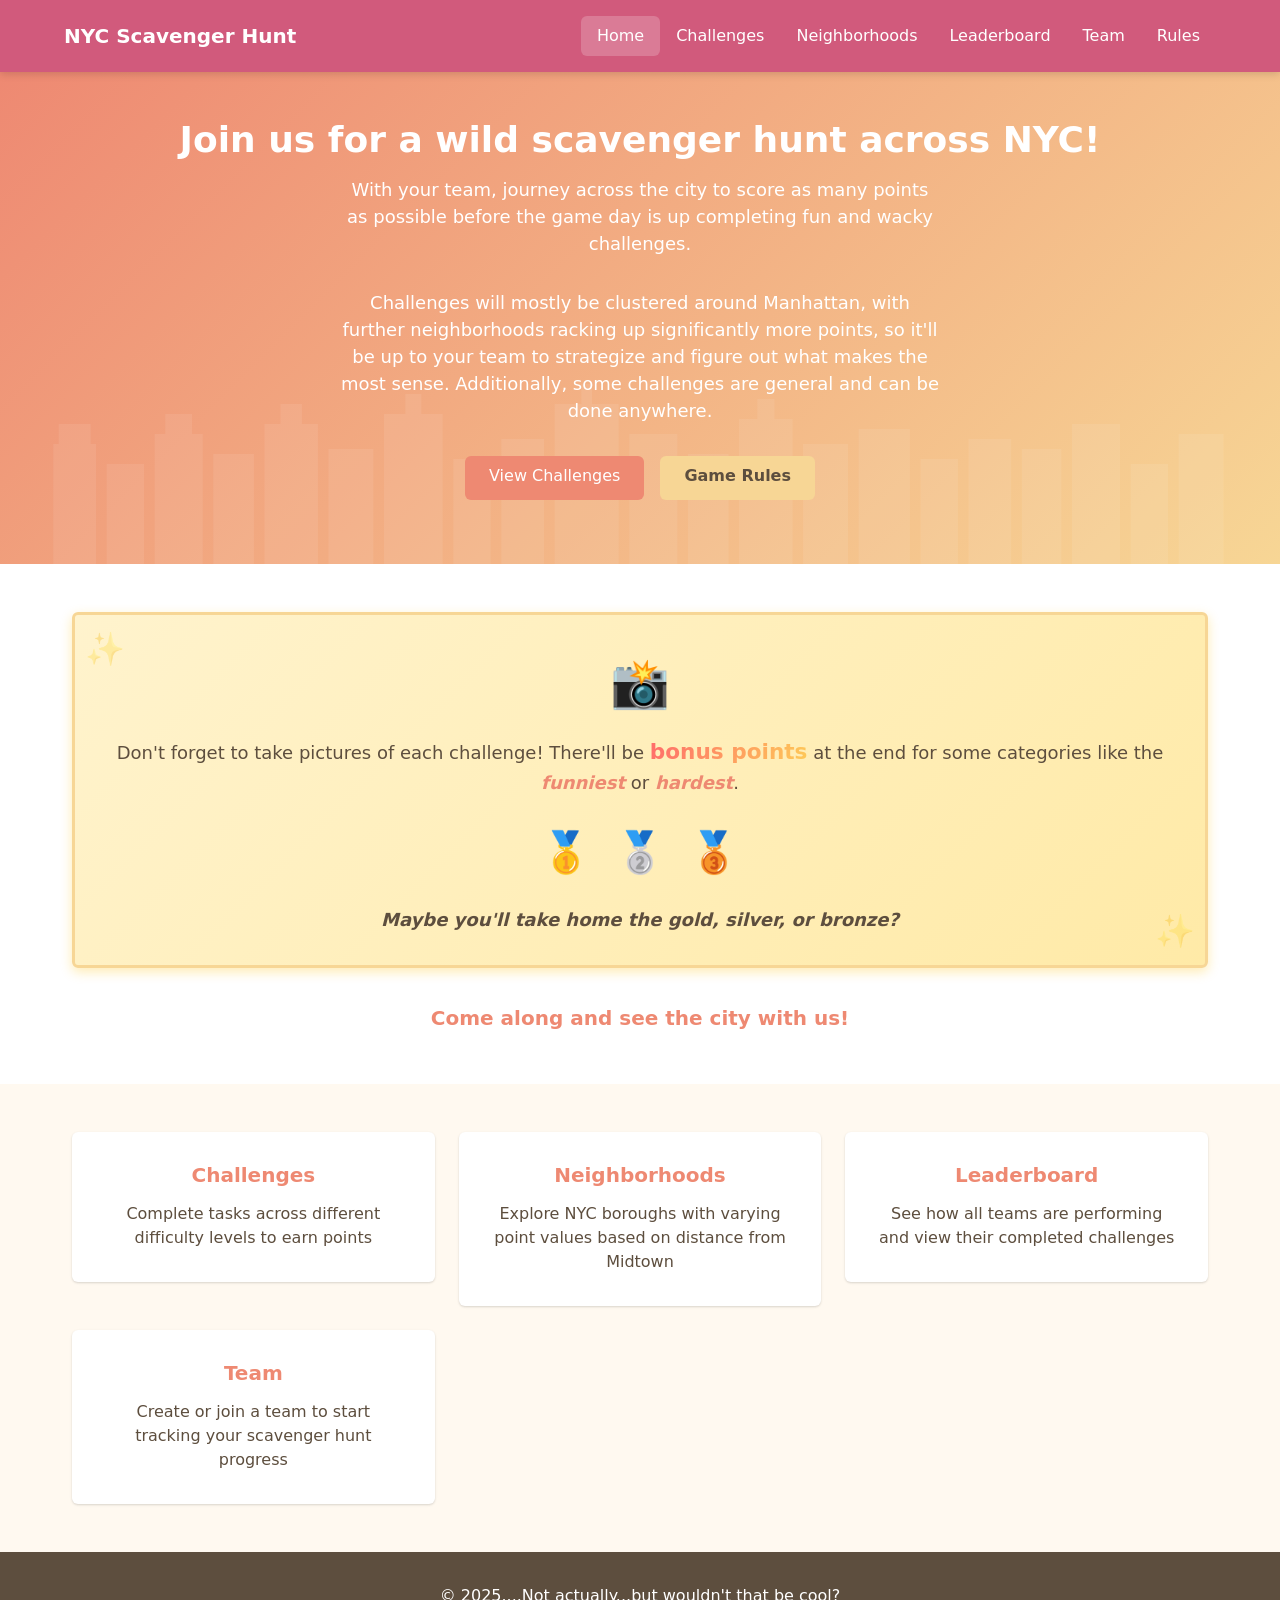
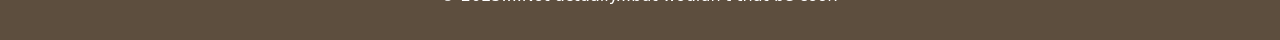
==== commit c257bf1f: "Implement a leaderboard" ====
--- a/index.html
+++ b/index.html
@@ -6,6 +6,7 @@
     <meta name="viewport" content="width=device-width, initial-scale=1.0">
     <meta name="description" content="NYC Scavenger Hunt - Explore the five boroughs and complete challenges">
     <title>NYC Scavenger Hunt</title>
+    <link rel="icon" href="favicon.svg" type="image/svg+xml">
     <link rel="stylesheet" href="css/reset.css">
     <link rel="stylesheet" href="css/main.css">
 </head>
@@ -60,6 +61,12 @@
                             <p>Explore NYC boroughs with varying point values based on distance from Midtown</p>
                         </div>
                     </a>
+                    <a href="pages/leaderboard.html" class="info-card-link">
+                        <div class="info-card">
+                            <h3>Leaderboard</h3>
+                            <p>See how all teams are performing and view their completed challenges</p>
+                        </div>
+                    </a>
                     <a href="pages/team.html" class="info-card-link">
                         <div class="info-card">
                             <h3>Team</h3>
--- a/css/main.css
+++ b/css/main.css
@@ -260,6 +260,13 @@
     font-size: var(--font-size-base);
     color: var(--dark-color);
     background-color: var(--light-color); /* Warm cream background, not stark white */
+    display: flex;
+    flex-direction: column;
+    min-height: 100vh;
+}
+
+main {
+    flex: 1;
 }
 
 /* Container utility */
@@ -1040,3 +1047,36 @@
         display: none;
     }
 }
+
+/* Rules Note Box (inside scoring cards) */
+.rules-note {
+    background: linear-gradient(135deg, rgba(238, 137, 114, 0.15), rgba(209, 90, 124, 0.15));
+    border: 2px solid var(--danger-color);
+    border-radius: var(--border-radius);
+    padding: var(--spacing-md);
+    margin-top: var(--spacing-md);
+    font-size: var(--font-size-sm);
+}
+
+.rules-note strong {
+    color: var(--danger-color);
+    display: block;
+    margin-bottom: var(--spacing-xs);
+}
+
+.rules-note ul {
+    margin: var(--spacing-xs) 0 0 var(--spacing-md);
+    padding: 0;
+}
+
+.rules-note li {
+    margin: var(--spacing-xs) 0;
+    line-height: 1.5;
+}
+
+@media (max-width: 768px) {
+    .rules-note {
+        padding: var(--spacing-sm);
+        font-size: 0.8125rem;
+    }
+}
